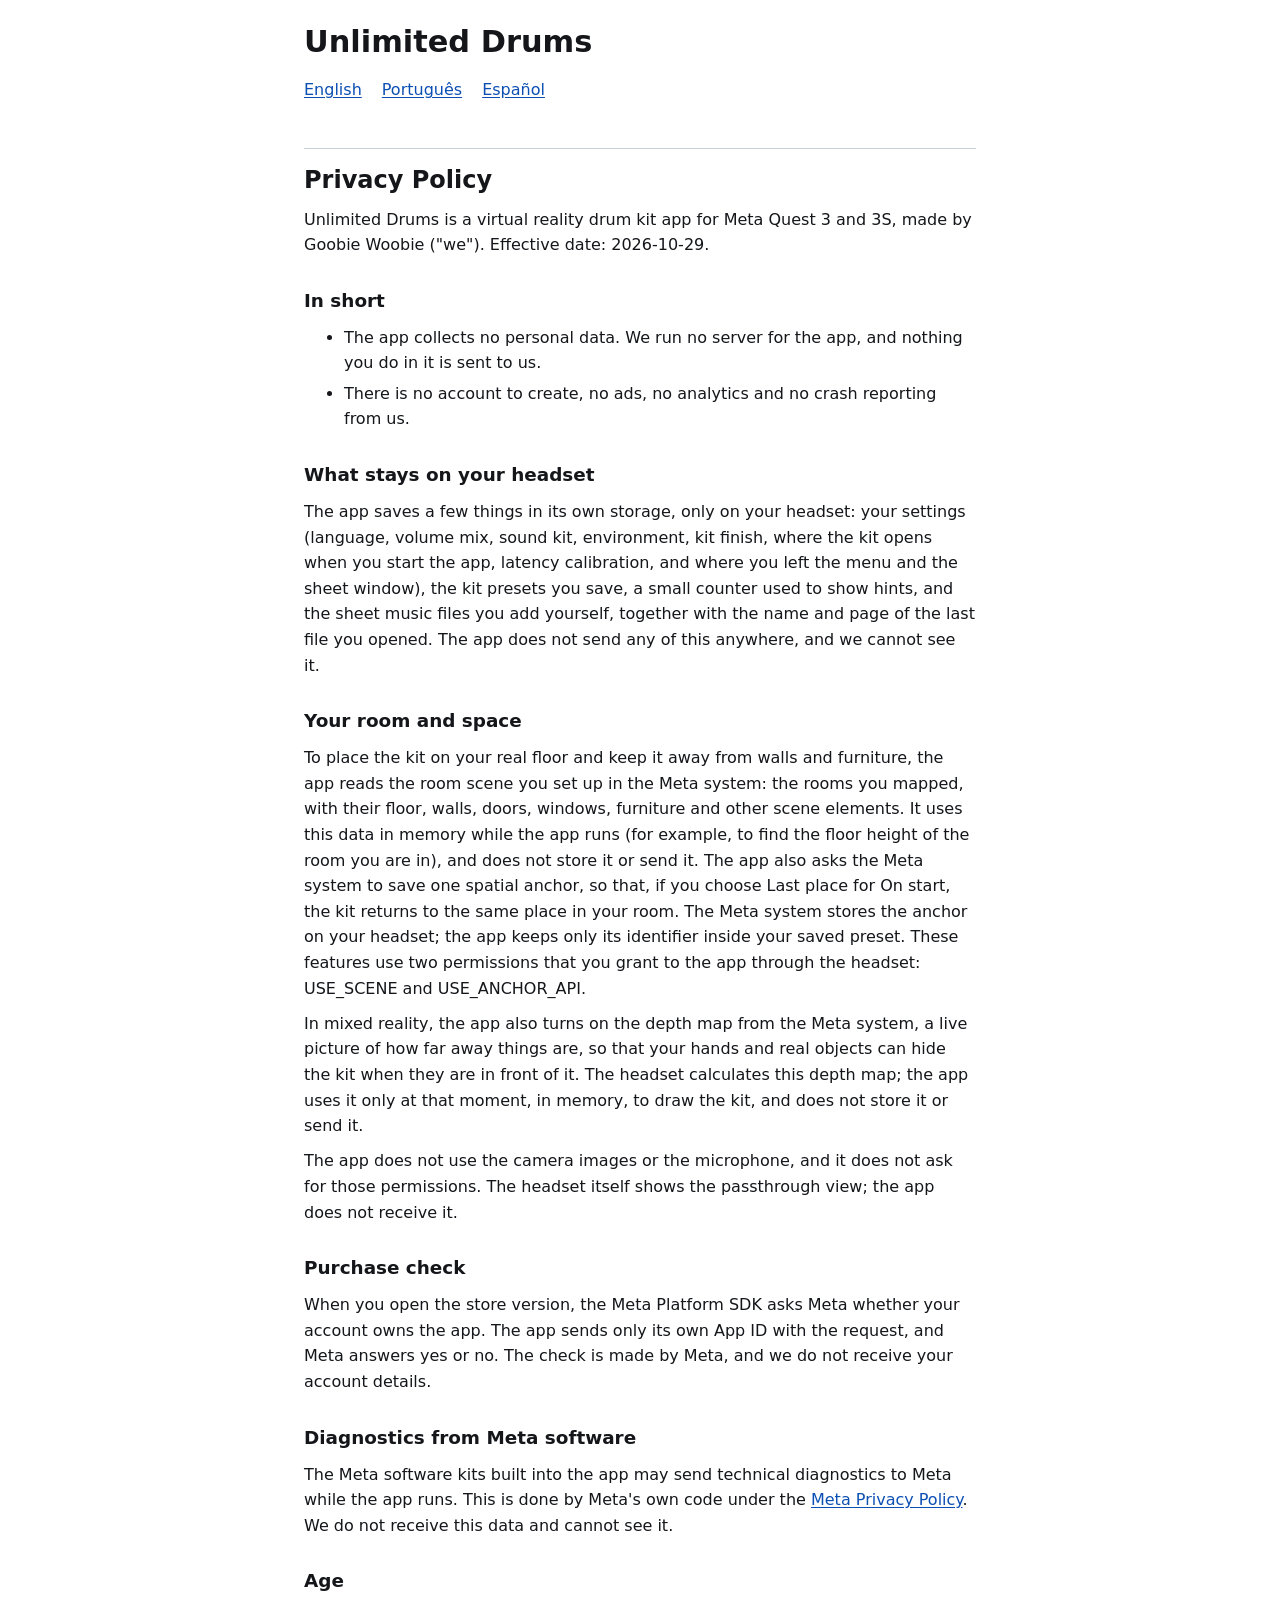
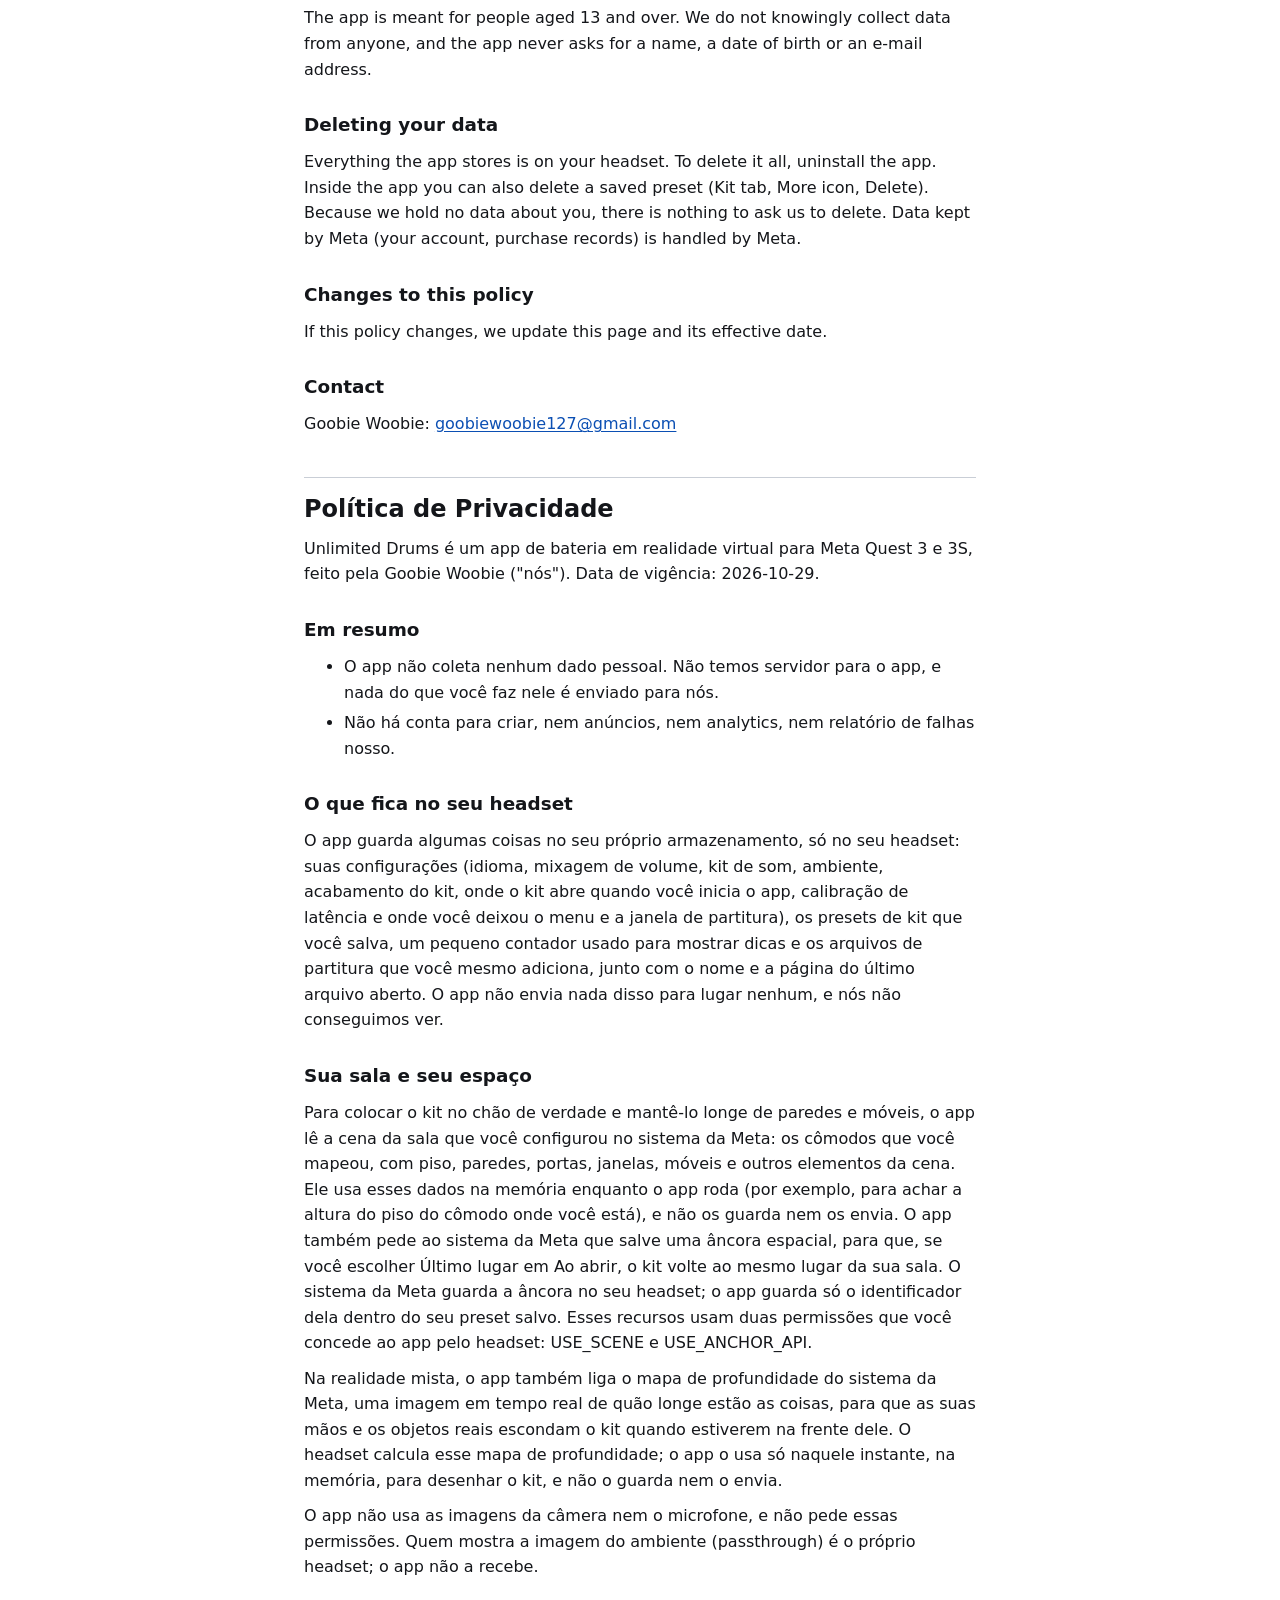
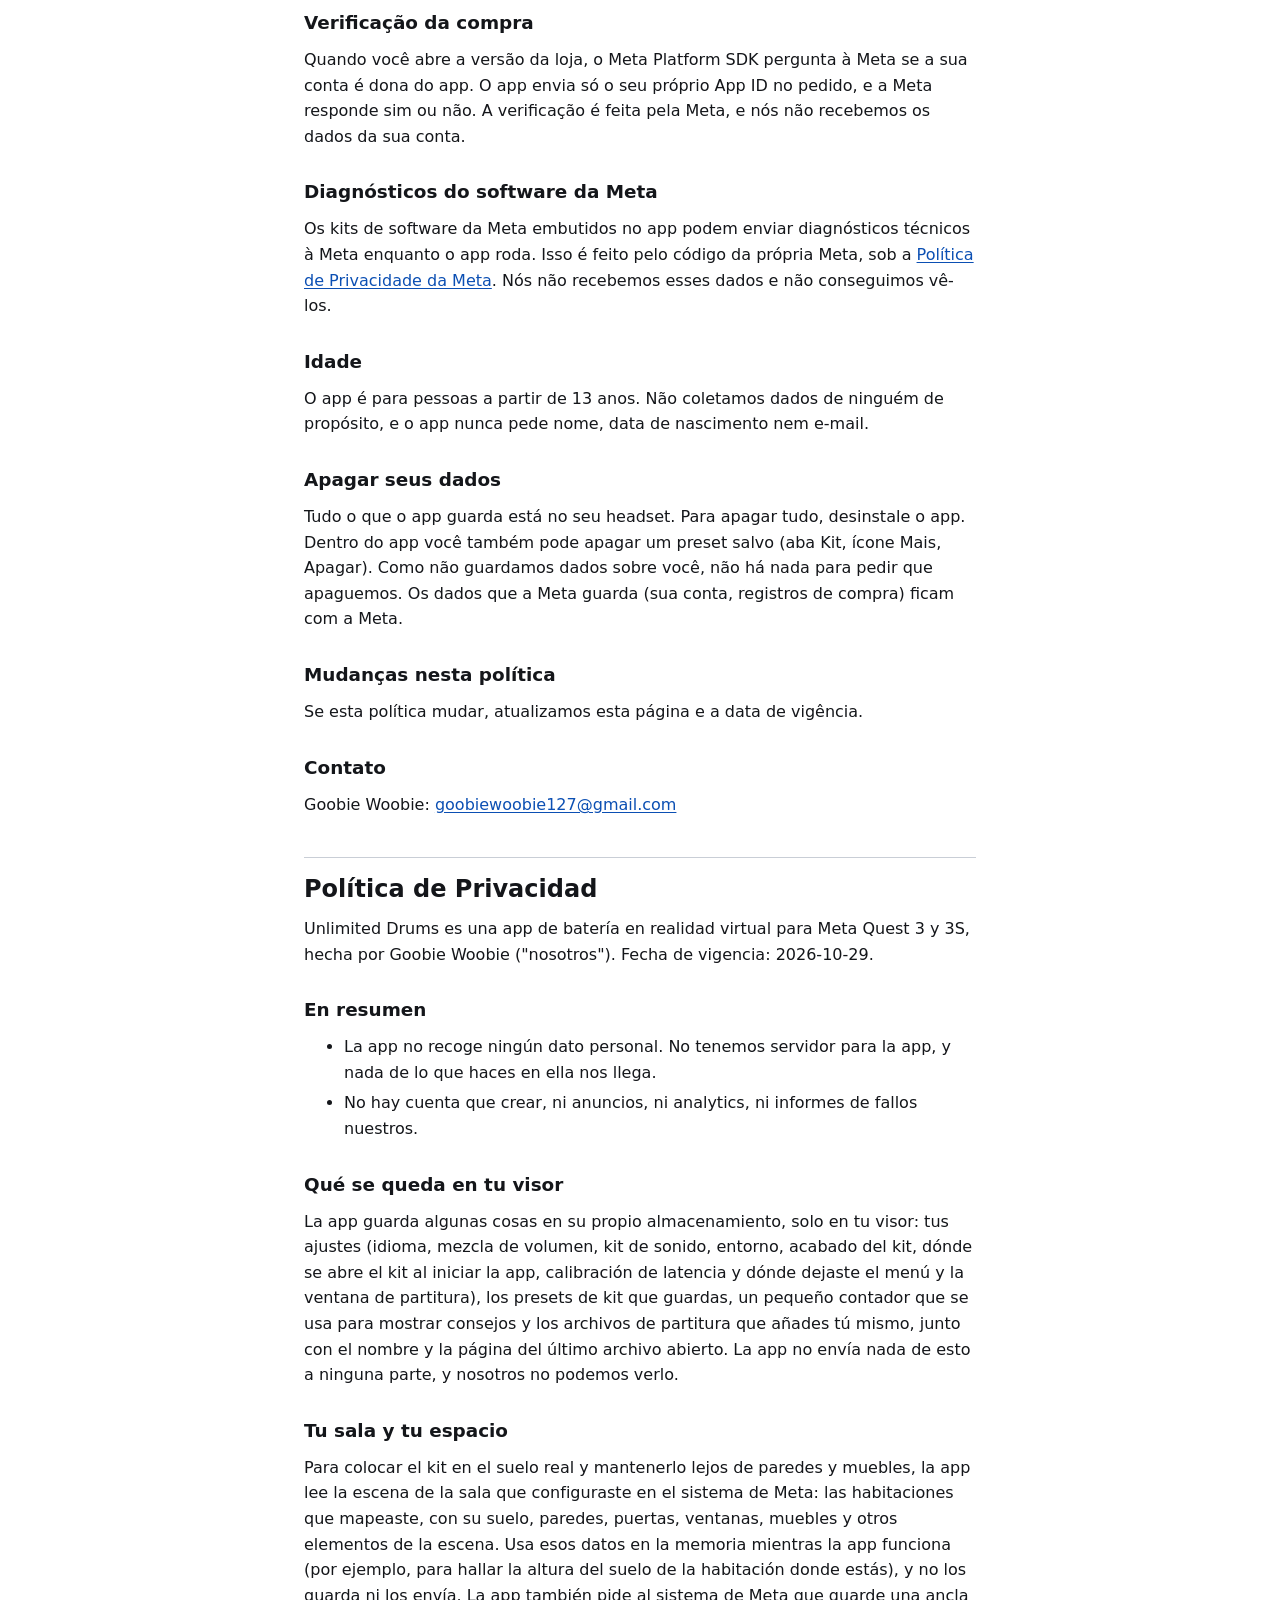
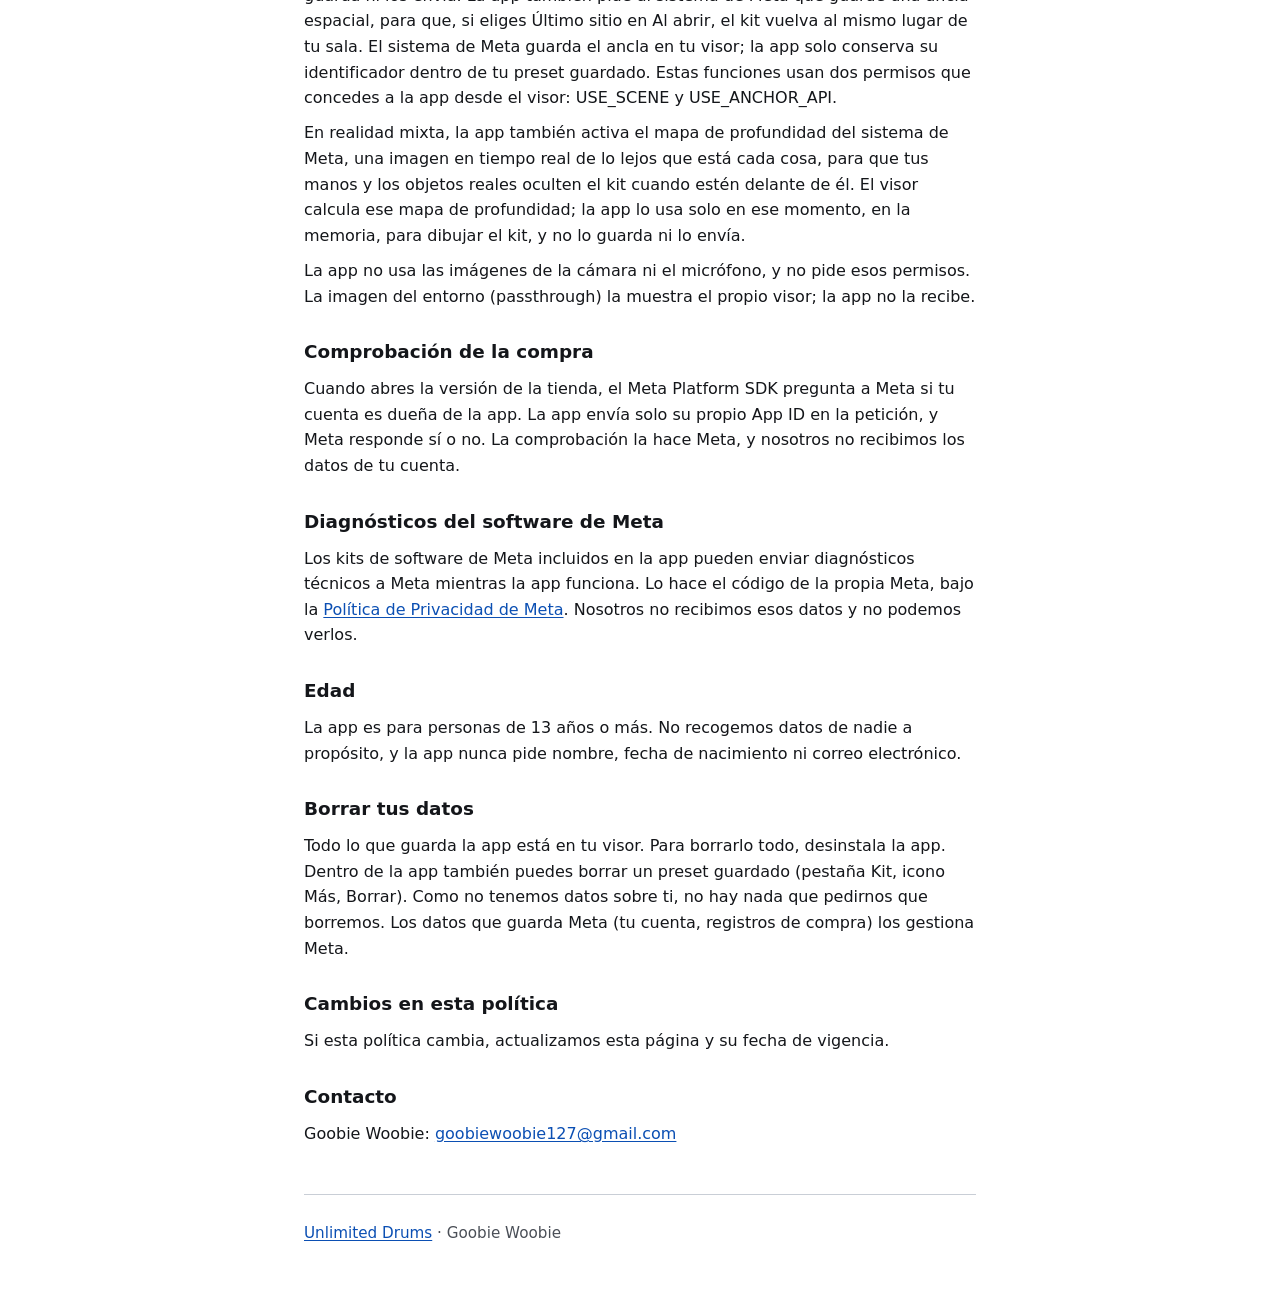
==== privacy/index.html @ 0cb79054 "Unlimited Drums site: home, privacy policy, support (en, pt-BR, es) Co-Authored-By: Claude Opus 5.5 " ====
<!doctype html>
<html lang="en">
<head>
<meta charset="utf-8">
<meta name="viewport" content="width=device-width, initial-scale=1">
<title>Privacy Policy - Unlimited Drums</title>
<meta name="description" content="Privacy Policy of Unlimited Drums (Goobie Woobie): English, Português, Español.">
<link rel="stylesheet" href="../style.css">
</head>
<body>
<a class="skip" href="#main">Skip to content</a>
<div class="wrap">
<main id="main">
<h1>Unlimited Drums</h1>
<nav aria-label="Language">
<ul>
<li lang="en"><a href="#en">English</a></li>
<li lang="pt-BR"><a href="#pt-br">Português</a></li>
<li lang="es"><a href="#es">Español</a></li>
</ul>
</nav>

<section id="en" lang="en">
<h2>Privacy Policy</h2>
<p>Unlimited Drums is a virtual reality drum kit app for Meta Quest 3 and 3S, made by Goobie Woobie ("we"). Effective date: <time datetime="2026-10-29">2026-10-29</time>.</p>

<h3>In short</h3>
<ul>
<li>The app collects no personal data. We run no server for the app, and nothing you do in it is sent to us.</li>
<li>There is no account to create, no ads, no analytics and no crash reporting from us.</li>
</ul>

<h3>What stays on your headset</h3>
<p>The app saves a few things in its own storage, only on your headset: your settings (language, volume mix, sound kit, environment, kit finish, where the kit opens when you start the app, latency calibration, and where you left the menu and the sheet window), the kit presets you save, a small counter used to show hints, and the sheet music files you add yourself, together with the name and page of the last file you opened. The app does not send any of this anywhere, and we cannot see it.</p>

<h3>Your room and space</h3>
<p>To place the kit on your real floor and keep it away from walls and furniture, the app reads the room scene you set up in the Meta system: the rooms you mapped, with their floor, walls, doors, windows, furniture and other scene elements. It uses this data in memory while the app runs (for example, to find the floor height of the room you are in), and does not store it or send it. The app also asks the Meta system to save one spatial anchor, so that, if you choose Last place for On start, the kit returns to the same place in your room. The Meta system stores the anchor on your headset; the app keeps only its identifier inside your saved preset. These features use two permissions that you grant to the app through the headset: USE_SCENE and USE_ANCHOR_API.</p>
<p>In mixed reality, the app also turns on the depth map from the Meta system, a live picture of how far away things are, so that your hands and real objects can hide the kit when they are in front of it. The headset calculates this depth map; the app uses it only at that moment, in memory, to draw the kit, and does not store it or send it.</p>
<p>The app does not use the camera images or the microphone, and it does not ask for those permissions. The headset itself shows the passthrough view; the app does not receive it.</p>

<h3>Purchase check</h3>
<p>When you open the store version, the Meta Platform SDK asks Meta whether your account owns the app. The app sends only its own App ID with the request, and Meta answers yes or no. The check is made by Meta, and we do not receive your account details.</p>

<h3>Diagnostics from Meta software</h3>
<p>The Meta software kits built into the app may send technical diagnostics to Meta while the app runs. This is done by Meta's own code under the <a href="https://www.meta.com/legal/privacy-policy/">Meta Privacy Policy</a>. We do not receive this data and cannot see it.</p>

<h3>Age</h3>
<p>The app is meant for people aged 13 and over. We do not knowingly collect data from anyone, and the app never asks for a name, a date of birth or an e-mail address.</p>

<h3>Deleting your data</h3>
<p>Everything the app stores is on your headset. To delete it all, uninstall the app. Inside the app you can also delete a saved preset (Kit tab, More icon, Delete). Because we hold no data about you, there is nothing to ask us to delete. Data kept by Meta (your account, purchase records) is handled by Meta.</p>

<h3>Changes to this policy</h3>
<p>If this policy changes, we update this page and its effective date.</p>

<h3>Contact</h3>
<p>Goobie Woobie: <a href="mailto:goobiewoobie127@gmail.com">goobiewoobie127@gmail.com</a></p>
</section>

<section id="pt-br" lang="pt-BR">
<h2>Política de Privacidade</h2>
<p>Unlimited Drums é um app de bateria em realidade virtual para Meta Quest 3 e 3S, feito pela Goobie Woobie ("nós"). Data de vigência: <time datetime="2026-10-29">2026-10-29</time>.</p>

<h3>Em resumo</h3>
<ul>
<li>O app não coleta nenhum dado pessoal. Não temos servidor para o app, e nada do que você faz nele é enviado para nós.</li>
<li>Não há conta para criar, nem anúncios, nem analytics, nem relatório de falhas nosso.</li>
</ul>

<h3>O que fica no seu headset</h3>
<p>O app guarda algumas coisas no seu próprio armazenamento, só no seu headset: suas configurações (idioma, mixagem de volume, kit de som, ambiente, acabamento do kit, onde o kit abre quando você inicia o app, calibração de latência e onde você deixou o menu e a janela de partitura), os presets de kit que você salva, um pequeno contador usado para mostrar dicas e os arquivos de partitura que você mesmo adiciona, junto com o nome e a página do último arquivo aberto. O app não envia nada disso para lugar nenhum, e nós não conseguimos ver.</p>

<h3>Sua sala e seu espaço</h3>
<p>Para colocar o kit no chão de verdade e mantê-lo longe de paredes e móveis, o app lê a cena da sala que você configurou no sistema da Meta: os cômodos que você mapeou, com piso, paredes, portas, janelas, móveis e outros elementos da cena. Ele usa esses dados na memória enquanto o app roda (por exemplo, para achar a altura do piso do cômodo onde você está), e não os guarda nem os envia. O app também pede ao sistema da Meta que salve uma âncora espacial, para que, se você escolher Último lugar em Ao abrir, o kit volte ao mesmo lugar da sua sala. O sistema da Meta guarda a âncora no seu headset; o app guarda só o identificador dela dentro do seu preset salvo. Esses recursos usam duas permissões que você concede ao app pelo headset: USE_SCENE e USE_ANCHOR_API.</p>
<p>Na realidade mista, o app também liga o mapa de profundidade do sistema da Meta, uma imagem em tempo real de quão longe estão as coisas, para que as suas mãos e os objetos reais escondam o kit quando estiverem na frente dele. O headset calcula esse mapa de profundidade; o app o usa só naquele instante, na memória, para desenhar o kit, e não o guarda nem o envia.</p>
<p>O app não usa as imagens da câmera nem o microfone, e não pede essas permissões. Quem mostra a imagem do ambiente (passthrough) é o próprio headset; o app não a recebe.</p>

<h3>Verificação da compra</h3>
<p>Quando você abre a versão da loja, o Meta Platform SDK pergunta à Meta se a sua conta é dona do app. O app envia só o seu próprio App ID no pedido, e a Meta responde sim ou não. A verificação é feita pela Meta, e nós não recebemos os dados da sua conta.</p>

<h3>Diagnósticos do software da Meta</h3>
<p>Os kits de software da Meta embutidos no app podem enviar diagnósticos técnicos à Meta enquanto o app roda. Isso é feito pelo código da própria Meta, sob a <a href="https://www.meta.com/legal/privacy-policy/">Política de Privacidade da Meta</a>. Nós não recebemos esses dados e não conseguimos vê-los.</p>

<h3>Idade</h3>
<p>O app é para pessoas a partir de 13 anos. Não coletamos dados de ninguém de propósito, e o app nunca pede nome, data de nascimento nem e-mail.</p>

<h3>Apagar seus dados</h3>
<p>Tudo o que o app guarda está no seu headset. Para apagar tudo, desinstale o app. Dentro do app você também pode apagar um preset salvo (aba Kit, ícone Mais, Apagar). Como não guardamos dados sobre você, não há nada para pedir que apaguemos. Os dados que a Meta guarda (sua conta, registros de compra) ficam com a Meta.</p>

<h3>Mudanças nesta política</h3>
<p>Se esta política mudar, atualizamos esta página e a data de vigência.</p>

<h3>Contato</h3>
<p>Goobie Woobie: <a href="mailto:goobiewoobie127@gmail.com">goobiewoobie127@gmail.com</a></p>
</section>

<section id="es" lang="es">
<h2>Política de Privacidad</h2>
<p>Unlimited Drums es una app de batería en realidad virtual para Meta Quest 3 y 3S, hecha por Goobie Woobie ("nosotros"). Fecha de vigencia: <time datetime="2026-10-29">2026-10-29</time>.</p>

<h3>En resumen</h3>
<ul>
<li>La app no recoge ningún dato personal. No tenemos servidor para la app, y nada de lo que haces en ella nos llega.</li>
<li>No hay cuenta que crear, ni anuncios, ni analytics, ni informes de fallos nuestros.</li>
</ul>

<h3>Qué se queda en tu visor</h3>
<p>La app guarda algunas cosas en su propio almacenamiento, solo en tu visor: tus ajustes (idioma, mezcla de volumen, kit de sonido, entorno, acabado del kit, dónde se abre el kit al iniciar la app, calibración de latencia y dónde dejaste el menú y la ventana de partitura), los presets de kit que guardas, un pequeño contador que se usa para mostrar consejos y los archivos de partitura que añades tú mismo, junto con el nombre y la página del último archivo abierto. La app no envía nada de esto a ninguna parte, y nosotros no podemos verlo.</p>

<h3>Tu sala y tu espacio</h3>
<p>Para colocar el kit en el suelo real y mantenerlo lejos de paredes y muebles, la app lee la escena de la sala que configuraste en el sistema de Meta: las habitaciones que mapeaste, con su suelo, paredes, puertas, ventanas, muebles y otros elementos de la escena. Usa esos datos en la memoria mientras la app funciona (por ejemplo, para hallar la altura del suelo de la habitación donde estás), y no los guarda ni los envía. La app también pide al sistema de Meta que guarde una ancla espacial, para que, si eliges Último sitio en Al abrir, el kit vuelva al mismo lugar de tu sala. El sistema de Meta guarda el ancla en tu visor; la app solo conserva su identificador dentro de tu preset guardado. Estas funciones usan dos permisos que concedes a la app desde el visor: USE_SCENE y USE_ANCHOR_API.</p>
<p>En realidad mixta, la app también activa el mapa de profundidad del sistema de Meta, una imagen en tiempo real de lo lejos que está cada cosa, para que tus manos y los objetos reales oculten el kit cuando estén delante de él. El visor calcula ese mapa de profundidad; la app lo usa solo en ese momento, en la memoria, para dibujar el kit, y no lo guarda ni lo envía.</p>
<p>La app no usa las imágenes de la cámara ni el micrófono, y no pide esos permisos. La imagen del entorno (passthrough) la muestra el propio visor; la app no la recibe.</p>

<h3>Comprobación de la compra</h3>
<p>Cuando abres la versión de la tienda, el Meta Platform SDK pregunta a Meta si tu cuenta es dueña de la app. La app envía solo su propio App ID en la petición, y Meta responde sí o no. La comprobación la hace Meta, y nosotros no recibimos los datos de tu cuenta.</p>

<h3>Diagnósticos del software de Meta</h3>
<p>Los kits de software de Meta incluidos en la app pueden enviar diagnósticos técnicos a Meta mientras la app funciona. Lo hace el código de la propia Meta, bajo la <a href="https://www.meta.com/legal/privacy-policy/">Política de Privacidad de Meta</a>. Nosotros no recibimos esos datos y no podemos verlos.</p>

<h3>Edad</h3>
<p>La app es para personas de 13 años o más. No recogemos datos de nadie a propósito, y la app nunca pide nombre, fecha de nacimiento ni correo electrónico.</p>

<h3>Borrar tus datos</h3>
<p>Todo lo que guarda la app está en tu visor. Para borrarlo todo, desinstala la app. Dentro de la app también puedes borrar un preset guardado (pestaña Kit, icono Más, Borrar). Como no tenemos datos sobre ti, no hay nada que pedirnos que borremos. Los datos que guarda Meta (tu cuenta, registros de compra) los gestiona Meta.</p>

<h3>Cambios en esta política</h3>
<p>Si esta política cambia, actualizamos esta página y su fecha de vigencia.</p>

<h3>Contacto</h3>
<p>Goobie Woobie: <a href="mailto:goobiewoobie127@gmail.com">goobiewoobie127@gmail.com</a></p>
</section>
</main>
<footer>
<p><a href="../">Unlimited Drums</a> &middot; Goobie Woobie</p>
</footer>
</div>
</body>
</html>
---- style.css ----
/* Unlimited Drums site: plain static CSS, no external resources. Colors are tokens; both schemes keep text at WCAG AA (4.5:1) or better. */
:root {
  --bg: #ffffff;
  --fg: #14161a;
  --muted: #4a4f57;
  --link: #0b4fb3;
  --card: #f1f3f6;
  --line: #c9ced6;
  color-scheme: light dark;
}

@media (prefers-color-scheme: dark) {
  :root {
    --bg: #101216;
    --fg: #eef0f3;
    --muted: #b4bac4;
    --link: #8ab4ff;
    --card: #1a1d23;
    --line: #3a3f48;
  }
}

* { box-sizing: border-box; }

html { font-size: 100%; }

body {
  margin: 0;
  background: var(--bg);
  color: var(--fg);
  font-family: system-ui, -apple-system, "Segoe UI", Roboto, "Helvetica Neue", Arial, sans-serif;
  line-height: 1.6;
}

.wrap { max-width: 44rem; margin: 0 auto; padding: 1.5rem 1rem 3rem; }

h1 { font-size: 1.9rem; line-height: 1.2; margin: 0 0 0.75rem; }
h2 { font-size: 1.5rem; line-height: 1.25; margin: 2.5rem 0 0.75rem; padding-top: 1rem; border-top: 1px solid var(--line); }
h3 { font-size: 1.15rem; margin: 1.75rem 0 0.4rem; }
p, ul, ol { margin: 0.6rem 0; }
li { margin: 0.3rem 0; }

a { color: var(--link); text-decoration: underline; text-underline-offset: 0.15em; }
a:hover { text-decoration-thickness: 2px; }
a:focus-visible, .skip:focus-visible { outline: 3px solid var(--link); outline-offset: 2px; border-radius: 2px; }

.skip { position: absolute; left: -999px; top: 0; padding: 0.5rem 0.75rem; background: var(--card); color: var(--fg); }
.skip:focus { left: 0.5rem; top: 0.5rem; z-index: 10; }

.muted { color: var(--muted); }

nav ul { list-style: none; padding: 0; display: flex; flex-wrap: wrap; gap: 0.5rem 1.25rem; }

.card { background: var(--card); border: 1px solid var(--line); border-radius: 0.5rem; padding: 0.75rem 1rem; margin: 1rem 0; }

footer { margin-top: 3rem; padding-top: 1rem; border-top: 1px solid var(--line); color: var(--muted); font-size: 0.95rem; }

@media (max-width: 480px) {
  h1 { font-size: 1.6rem; }
  h2 { font-size: 1.3rem; }
}
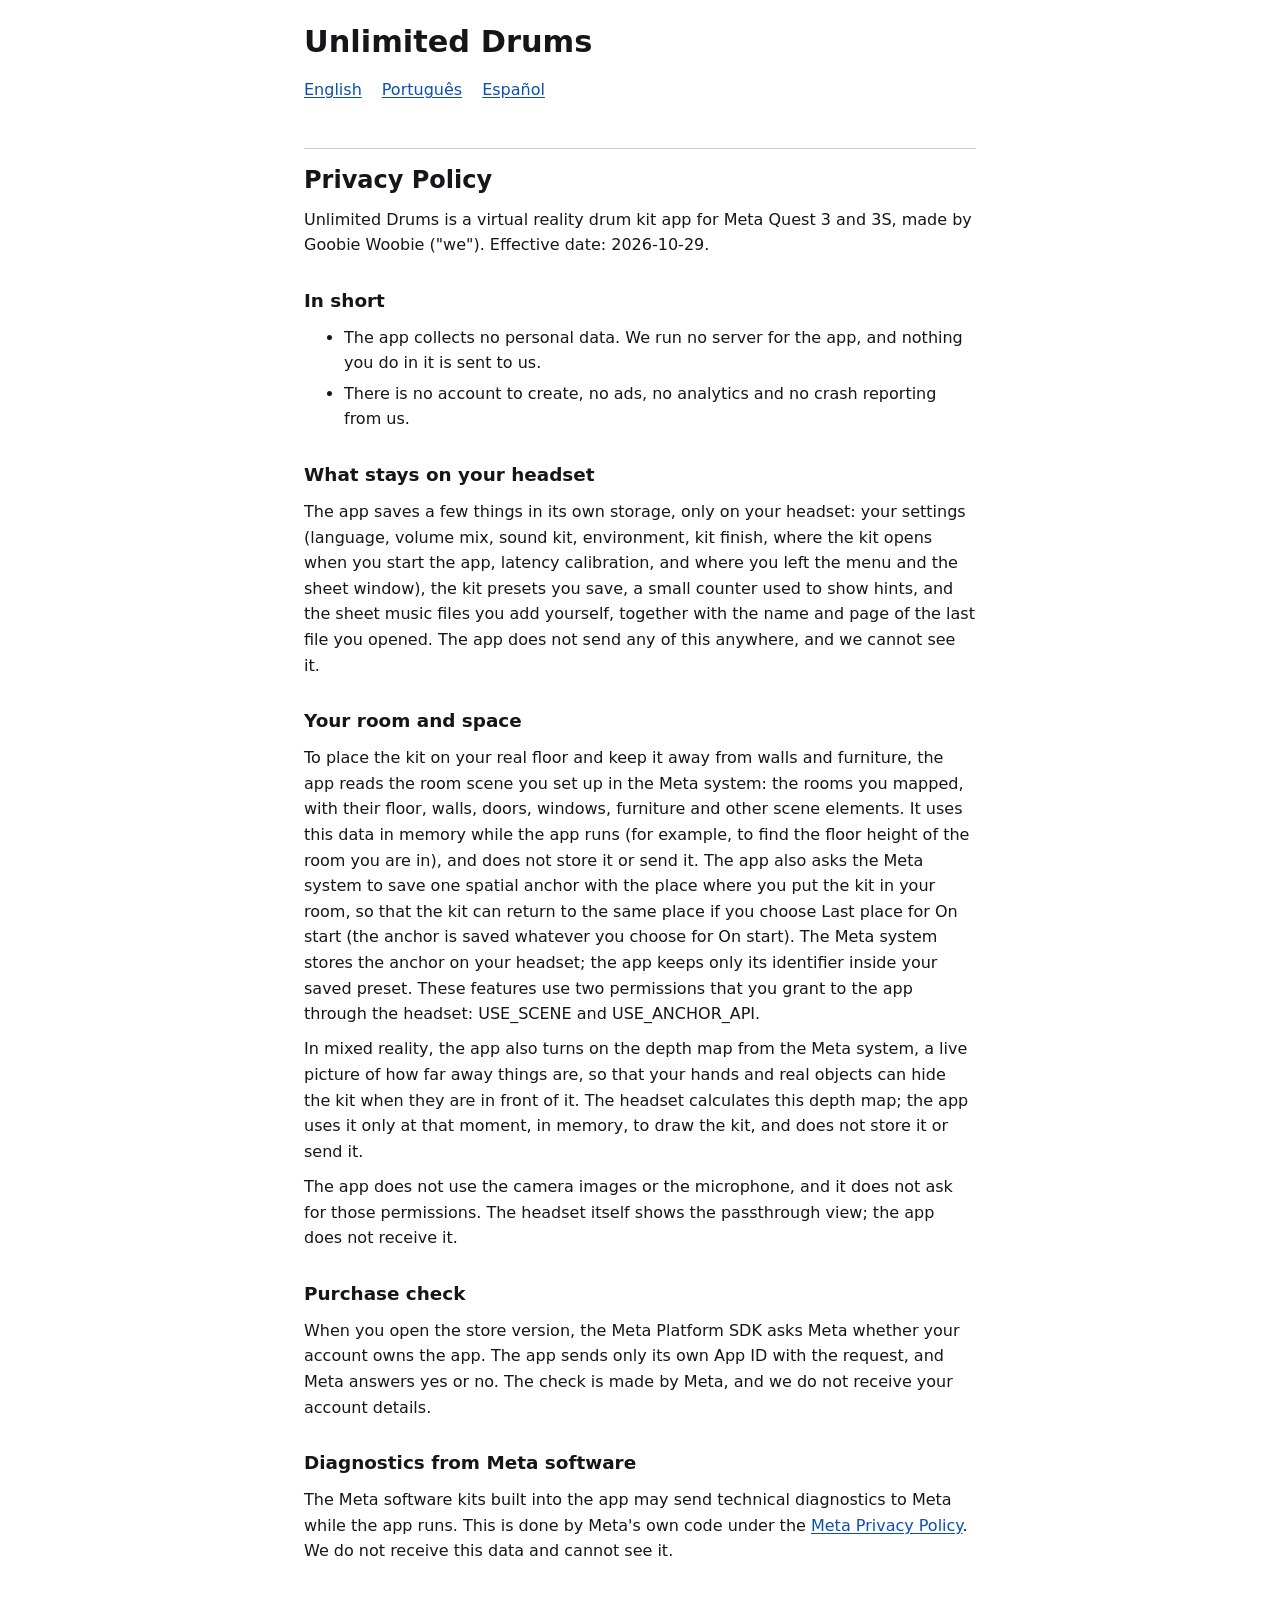
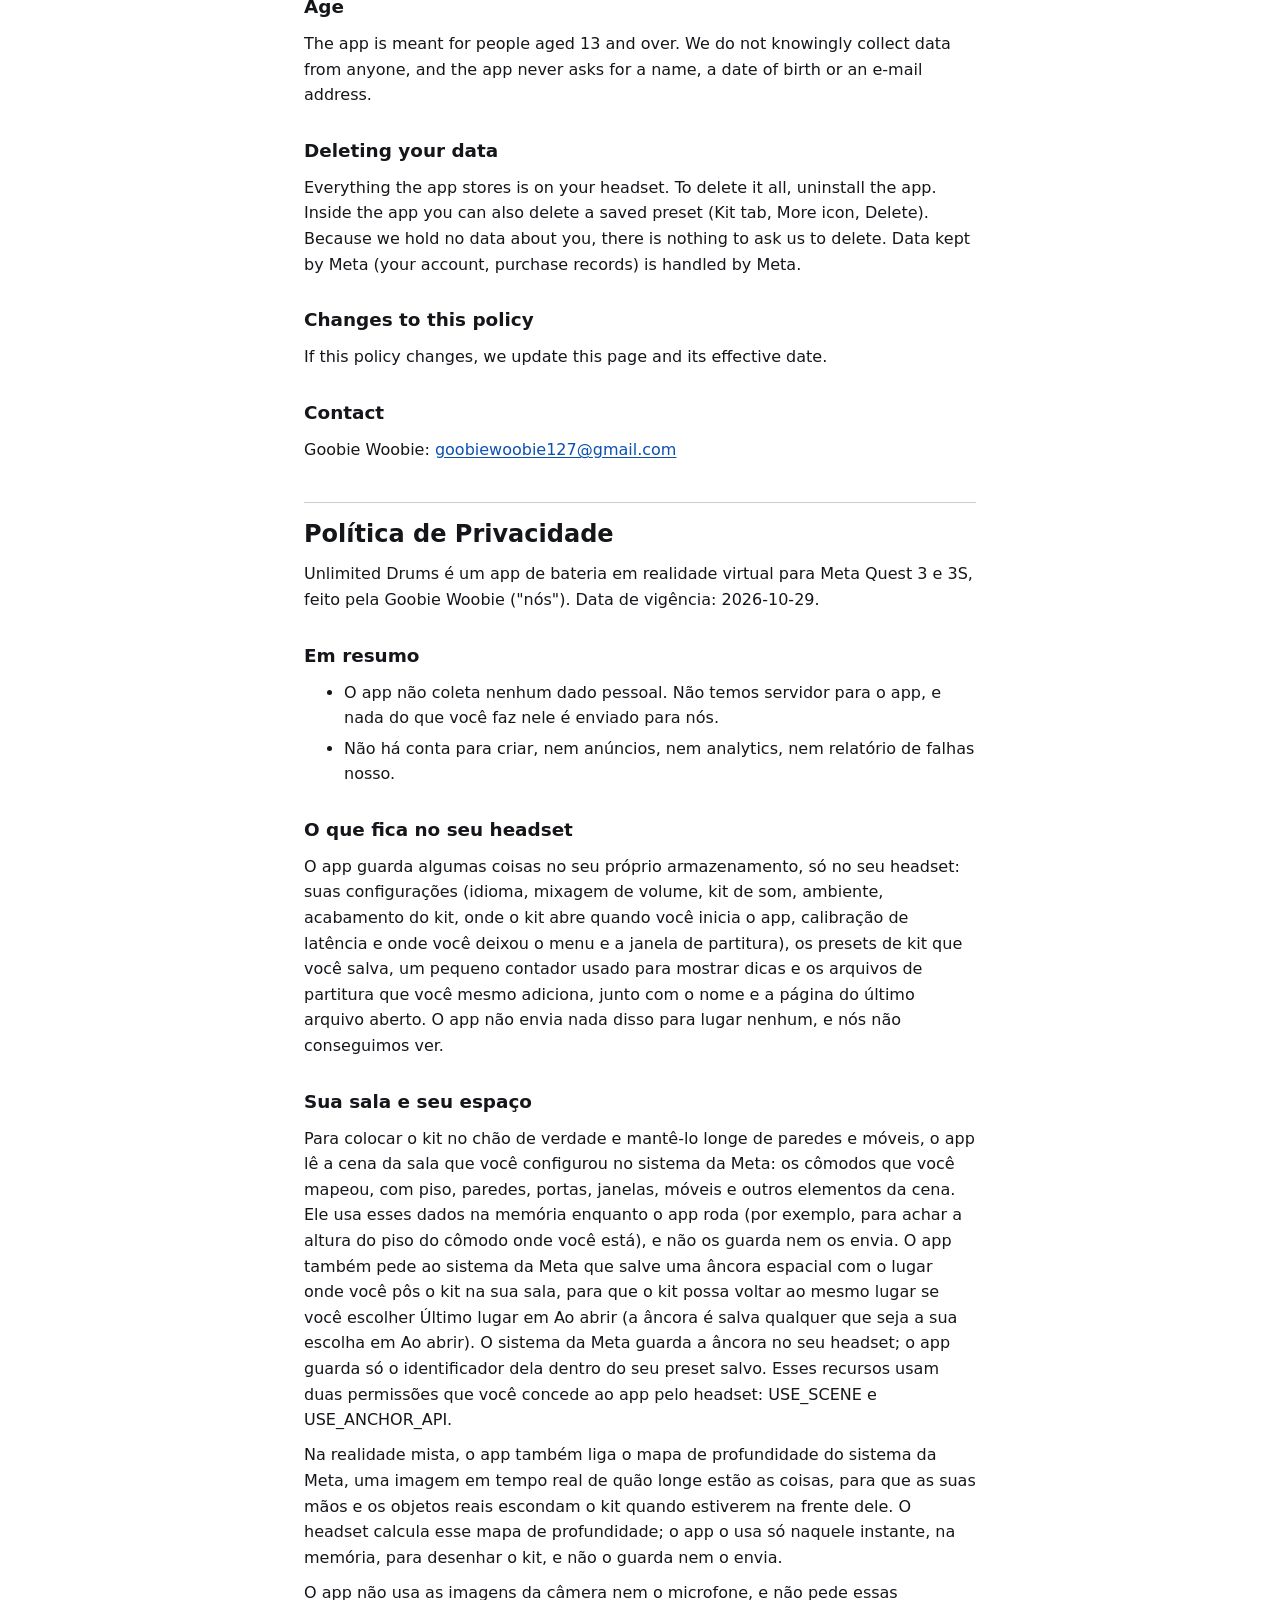
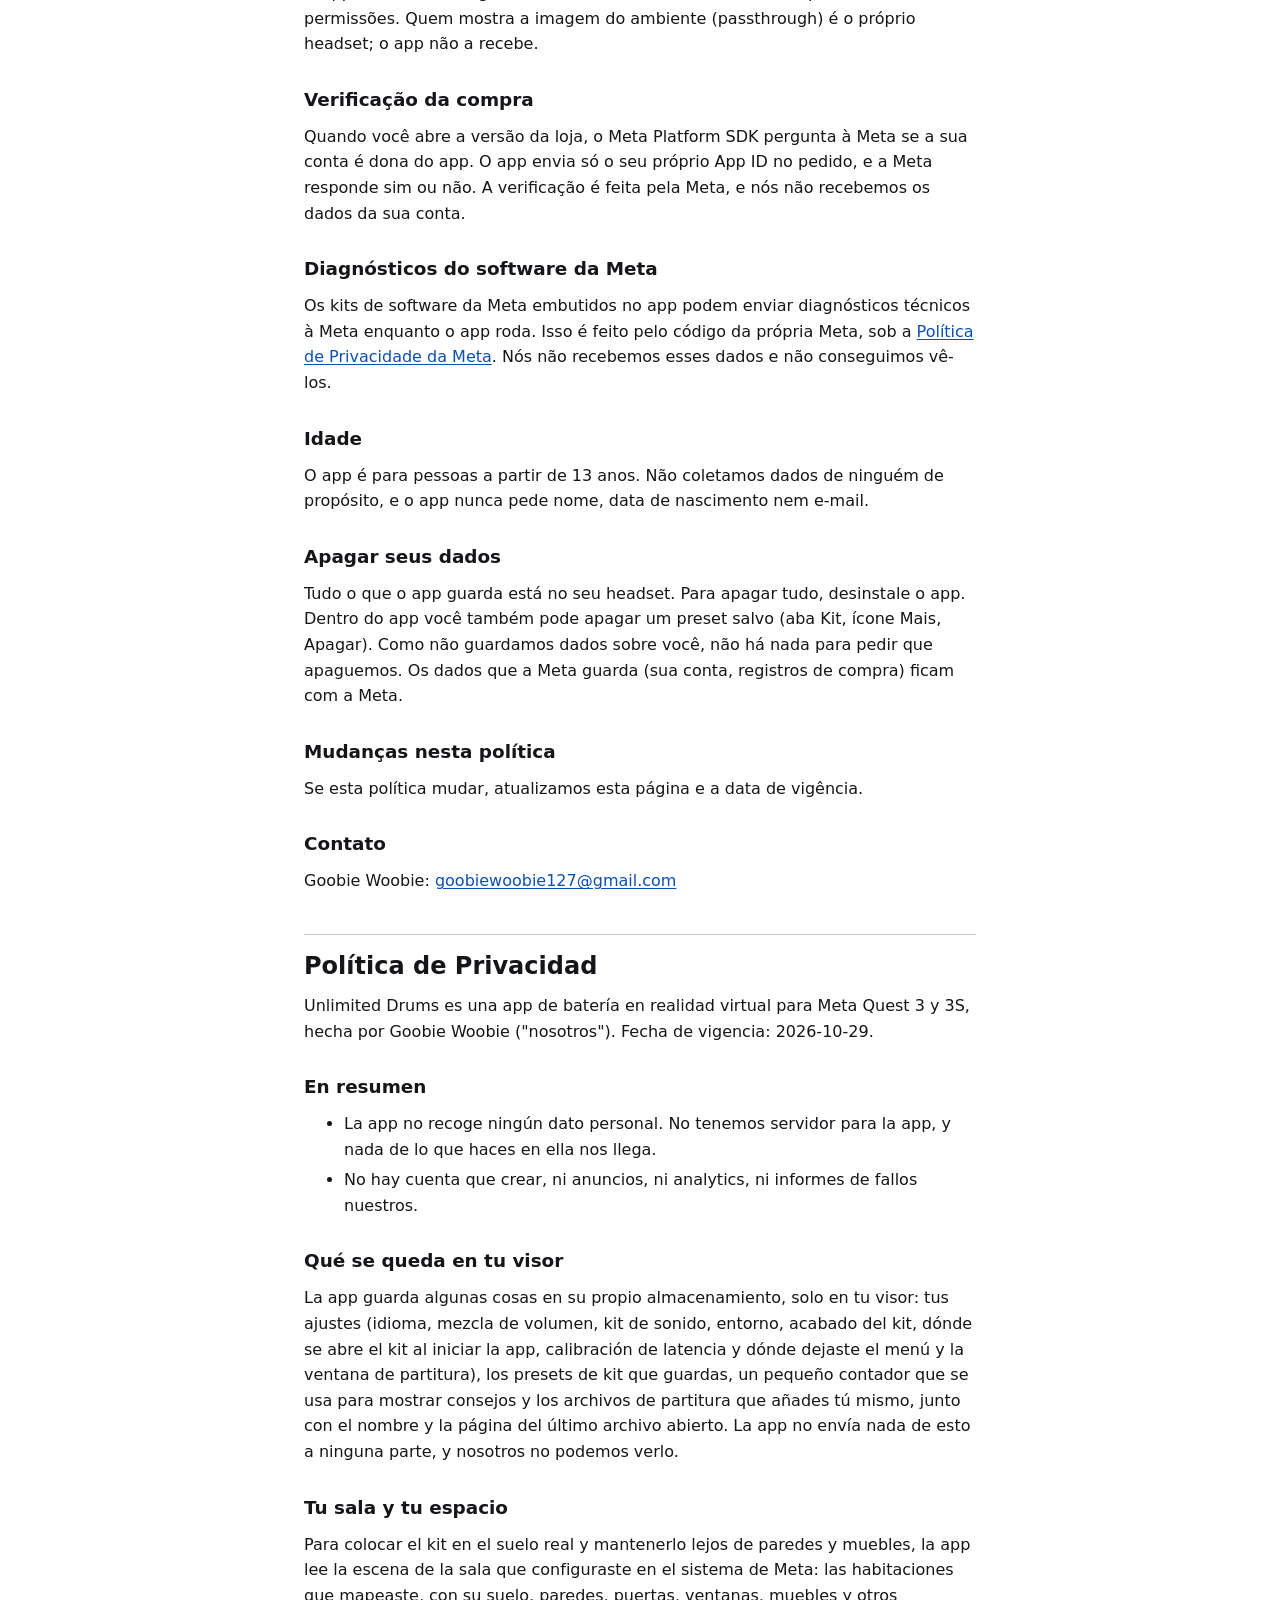
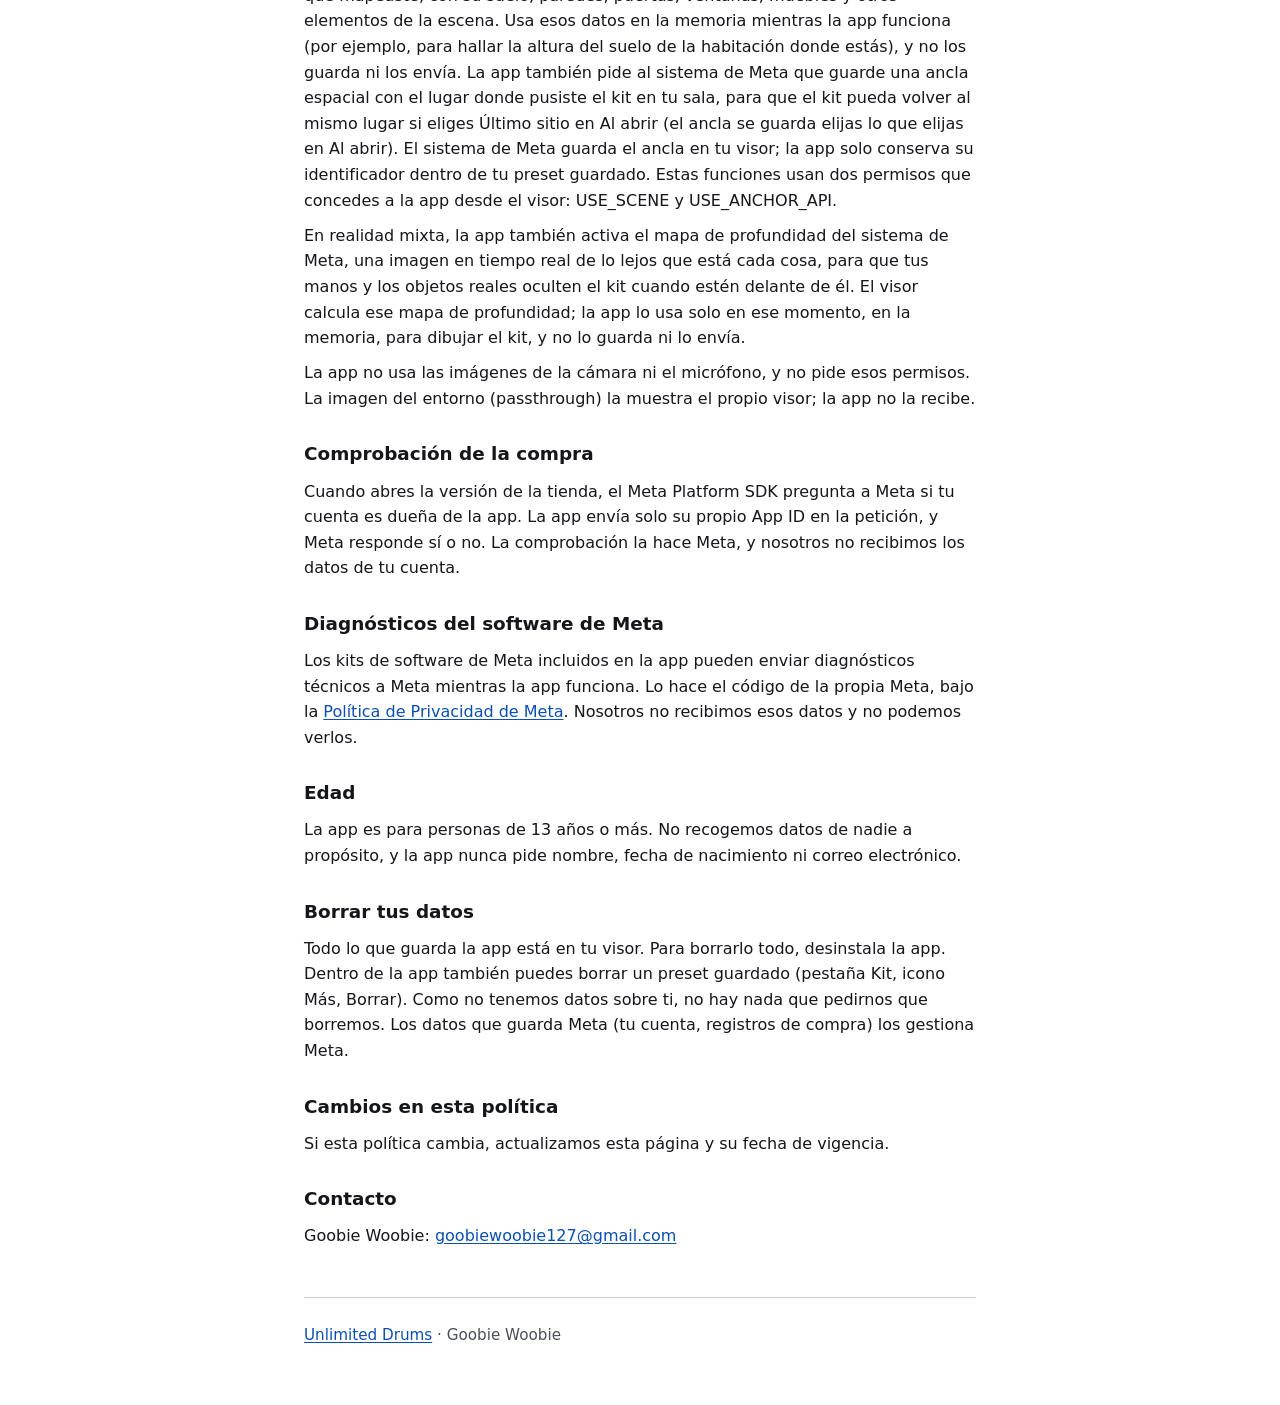
==== commit 17af5d45: "Privacy: the room anchor is saved whenever the kit moves; it is used only for Last place Co-Authored" ====
--- a/privacy/index.html
+++ b/privacy/index.html
@@ -34,7 +34,7 @@
 <p>The app saves a few things in its own storage, only on your headset: your settings (language, volume mix, sound kit, environment, kit finish, where the kit opens when you start the app, latency calibration, and where you left the menu and the sheet window), the kit presets you save, a small counter used to show hints, and the sheet music files you add yourself, together with the name and page of the last file you opened. The app does not send any of this anywhere, and we cannot see it.</p>
 
 <h3>Your room and space</h3>
-<p>To place the kit on your real floor and keep it away from walls and furniture, the app reads the room scene you set up in the Meta system: the rooms you mapped, with their floor, walls, doors, windows, furniture and other scene elements. It uses this data in memory while the app runs (for example, to find the floor height of the room you are in), and does not store it or send it. The app also asks the Meta system to save one spatial anchor, so that, if you choose Last place for On start, the kit returns to the same place in your room. The Meta system stores the anchor on your headset; the app keeps only its identifier inside your saved preset. These features use two permissions that you grant to the app through the headset: USE_SCENE and USE_ANCHOR_API.</p>
+<p>To place the kit on your real floor and keep it away from walls and furniture, the app reads the room scene you set up in the Meta system: the rooms you mapped, with their floor, walls, doors, windows, furniture and other scene elements. It uses this data in memory while the app runs (for example, to find the floor height of the room you are in), and does not store it or send it. The app also asks the Meta system to save one spatial anchor with the place where you put the kit in your room, so that the kit can return to the same place if you choose Last place for On start (the anchor is saved whatever you choose for On start). The Meta system stores the anchor on your headset; the app keeps only its identifier inside your saved preset. These features use two permissions that you grant to the app through the headset: USE_SCENE and USE_ANCHOR_API.</p>
 <p>In mixed reality, the app also turns on the depth map from the Meta system, a live picture of how far away things are, so that your hands and real objects can hide the kit when they are in front of it. The headset calculates this depth map; the app uses it only at that moment, in memory, to draw the kit, and does not store it or send it.</p>
 <p>The app does not use the camera images or the microphone, and it does not ask for those permissions. The headset itself shows the passthrough view; the app does not receive it.</p>
 
@@ -71,7 +71,7 @@
 <p>O app guarda algumas coisas no seu próprio armazenamento, só no seu headset: suas configurações (idioma, mixagem de volume, kit de som, ambiente, acabamento do kit, onde o kit abre quando você inicia o app, calibração de latência e onde você deixou o menu e a janela de partitura), os presets de kit que você salva, um pequeno contador usado para mostrar dicas e os arquivos de partitura que você mesmo adiciona, junto com o nome e a página do último arquivo aberto. O app não envia nada disso para lugar nenhum, e nós não conseguimos ver.</p>
 
 <h3>Sua sala e seu espaço</h3>
-<p>Para colocar o kit no chão de verdade e mantê-lo longe de paredes e móveis, o app lê a cena da sala que você configurou no sistema da Meta: os cômodos que você mapeou, com piso, paredes, portas, janelas, móveis e outros elementos da cena. Ele usa esses dados na memória enquanto o app roda (por exemplo, para achar a altura do piso do cômodo onde você está), e não os guarda nem os envia. O app também pede ao sistema da Meta que salve uma âncora espacial, para que, se você escolher Último lugar em Ao abrir, o kit volte ao mesmo lugar da sua sala. O sistema da Meta guarda a âncora no seu headset; o app guarda só o identificador dela dentro do seu preset salvo. Esses recursos usam duas permissões que você concede ao app pelo headset: USE_SCENE e USE_ANCHOR_API.</p>
+<p>Para colocar o kit no chão de verdade e mantê-lo longe de paredes e móveis, o app lê a cena da sala que você configurou no sistema da Meta: os cômodos que você mapeou, com piso, paredes, portas, janelas, móveis e outros elementos da cena. Ele usa esses dados na memória enquanto o app roda (por exemplo, para achar a altura do piso do cômodo onde você está), e não os guarda nem os envia. O app também pede ao sistema da Meta que salve uma âncora espacial com o lugar onde você pôs o kit na sua sala, para que o kit possa voltar ao mesmo lugar se você escolher Último lugar em Ao abrir (a âncora é salva qualquer que seja a sua escolha em Ao abrir). O sistema da Meta guarda a âncora no seu headset; o app guarda só o identificador dela dentro do seu preset salvo. Esses recursos usam duas permissões que você concede ao app pelo headset: USE_SCENE e USE_ANCHOR_API.</p>
 <p>Na realidade mista, o app também liga o mapa de profundidade do sistema da Meta, uma imagem em tempo real de quão longe estão as coisas, para que as suas mãos e os objetos reais escondam o kit quando estiverem na frente dele. O headset calcula esse mapa de profundidade; o app o usa só naquele instante, na memória, para desenhar o kit, e não o guarda nem o envia.</p>
 <p>O app não usa as imagens da câmera nem o microfone, e não pede essas permissões. Quem mostra a imagem do ambiente (passthrough) é o próprio headset; o app não a recebe.</p>
 
@@ -108,7 +108,7 @@
 <p>La app guarda algunas cosas en su propio almacenamiento, solo en tu visor: tus ajustes (idioma, mezcla de volumen, kit de sonido, entorno, acabado del kit, dónde se abre el kit al iniciar la app, calibración de latencia y dónde dejaste el menú y la ventana de partitura), los presets de kit que guardas, un pequeño contador que se usa para mostrar consejos y los archivos de partitura que añades tú mismo, junto con el nombre y la página del último archivo abierto. La app no envía nada de esto a ninguna parte, y nosotros no podemos verlo.</p>
 
 <h3>Tu sala y tu espacio</h3>
-<p>Para colocar el kit en el suelo real y mantenerlo lejos de paredes y muebles, la app lee la escena de la sala que configuraste en el sistema de Meta: las habitaciones que mapeaste, con su suelo, paredes, puertas, ventanas, muebles y otros elementos de la escena. Usa esos datos en la memoria mientras la app funciona (por ejemplo, para hallar la altura del suelo de la habitación donde estás), y no los guarda ni los envía. La app también pide al sistema de Meta que guarde una ancla espacial, para que, si eliges Último sitio en Al abrir, el kit vuelva al mismo lugar de tu sala. El sistema de Meta guarda el ancla en tu visor; la app solo conserva su identificador dentro de tu preset guardado. Estas funciones usan dos permisos que concedes a la app desde el visor: USE_SCENE y USE_ANCHOR_API.</p>
+<p>Para colocar el kit en el suelo real y mantenerlo lejos de paredes y muebles, la app lee la escena de la sala que configuraste en el sistema de Meta: las habitaciones que mapeaste, con su suelo, paredes, puertas, ventanas, muebles y otros elementos de la escena. Usa esos datos en la memoria mientras la app funciona (por ejemplo, para hallar la altura del suelo de la habitación donde estás), y no los guarda ni los envía. La app también pide al sistema de Meta que guarde una ancla espacial con el lugar donde pusiste el kit en tu sala, para que el kit pueda volver al mismo lugar si eliges Último sitio en Al abrir (el ancla se guarda elijas lo que elijas en Al abrir). El sistema de Meta guarda el ancla en tu visor; la app solo conserva su identificador dentro de tu preset guardado. Estas funciones usan dos permisos que concedes a la app desde el visor: USE_SCENE y USE_ANCHOR_API.</p>
 <p>En realidad mixta, la app también activa el mapa de profundidad del sistema de Meta, una imagen en tiempo real de lo lejos que está cada cosa, para que tus manos y los objetos reales oculten el kit cuando estén delante de él. El visor calcula ese mapa de profundidad; la app lo usa solo en ese momento, en la memoria, para dibujar el kit, y no lo guarda ni lo envía.</p>
 <p>La app no usa las imágenes de la cámara ni el micrófono, y no pide esos permisos. La imagen del entorno (passthrough) la muestra el propio visor; la app no la recibe.</p>
 
